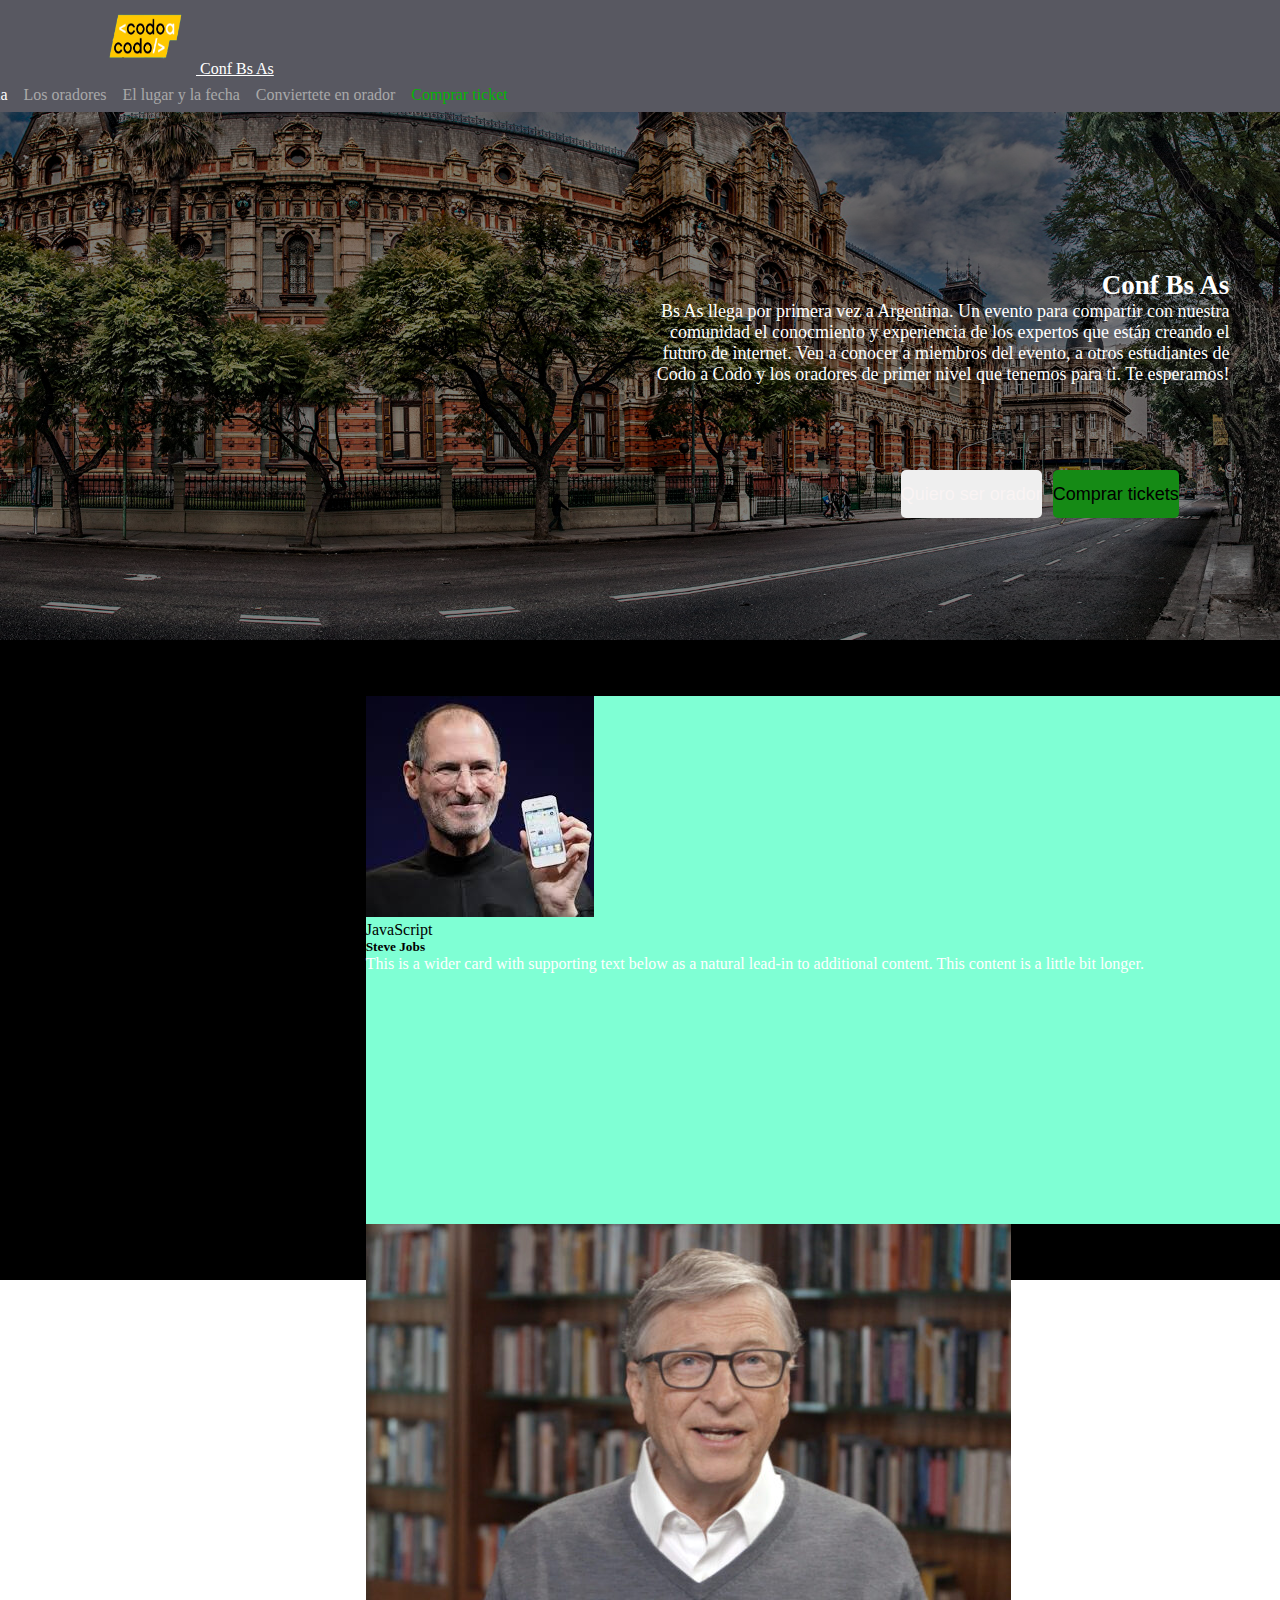
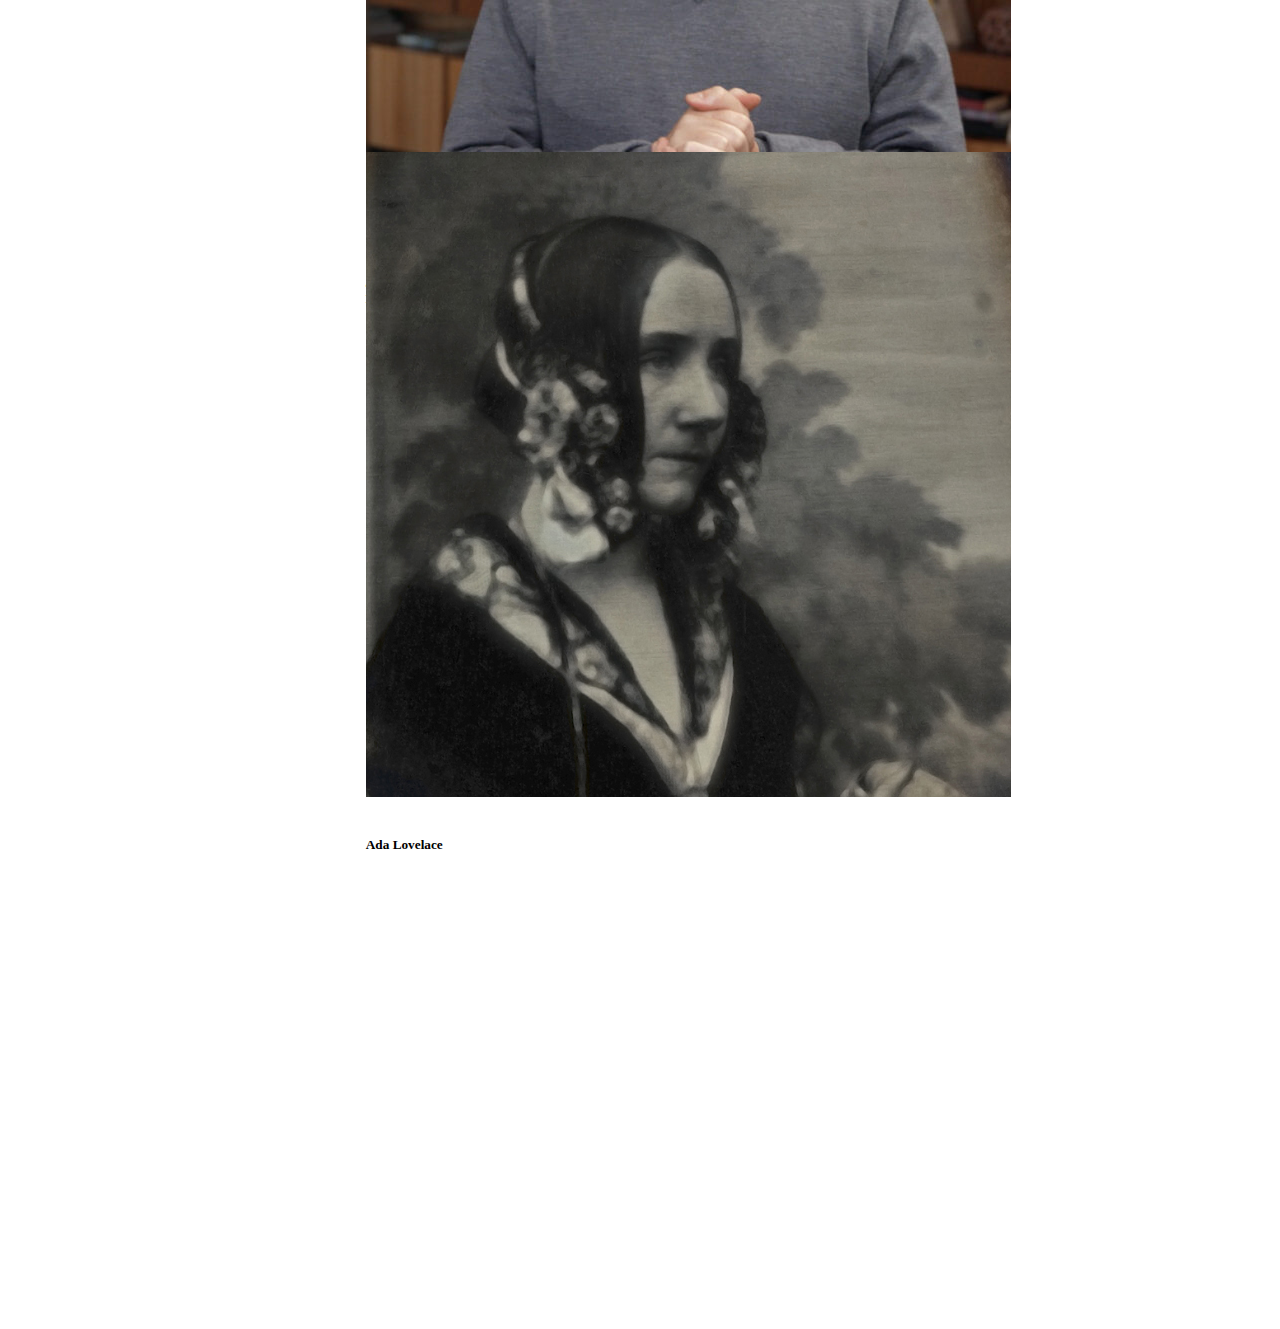
==== index.html @ c1c0dfa1 "Primera ves subiendo a git" ====
<!DOCTYPE html>
<html lang="en">
<head>
    <meta charset="UTF-8">
    <meta http-equiv="X-UA-Compatible" content="IE=edge">
    <meta name="viewport" content="width=device-width, initial-scale=1.0">
    <link href="https://cdn.jsdelivr.net/npm/bootstrap@5.3.0-alpha3/dist/css/bootstrap.min.css" rel="stylesheet" integrity="sha384-KK94CHFLLe+nY2dmCWGMq91rCGa5gtU4mk92HdvYe+M/SXH301p5ILy+dN9+nJOZ" crossorigin="anonymous">
    <link rel="stylesheet" href="stylos.css">
    <title>Codo a Codo</title>
</head>
<body>
    <nav class="navbar bg-body-tertiary">
        <div class="container-fluid">
            <a class="navbar-brand" href="#">
                <img src="/imagenes/codoacodo.png" alt="Logo" width="100" height="74" class="d-inline-block align-text-center">
                Conf Bs As
            </a>
              <ul id="nav">
                <li>
                    <a id="ora" href="#">La conferencia</a>
                </li>
                <li>
                    <a href="">Los oradores</a>
                </li>
                <li>
                    <a href="">El lugar y la fecha</a>
                </li>
                <li>
                    <a href="">Conviertete en orador</a>            
                </li>
                <li>
                    <a id="ticket" href="">Comprar ticket</a>
                </li>
              </ul>
        </div>
    </nav>
    
    <main>
        
        <section>
            <div class="imagen-fondo">
                <div class="texto1">
                <h2>Conf Bs As</h2>
                    <p>Bs As llega por primera vez a Argentina. Un evento para compartir con
                nuestra comunidad el conocmiento y experiencia de los expertos que
                están creando el futuro de internet. Ven a conocer a miembros del
                evento, a otros estudiantes de Codo a Codo y los oradores de primer
                nivel que tenemos para ti. Te esperamos!
                    </p>
                </div>
                <div class="botones">
                    <button type="button" class="btn btn-outline-primary" active>Quiero ser orador</button>
                    <button type="button" class="btn btn-primary" active>Comprar tickets</button>
                    
                </div>
             </div>
        </section>
        <section class="oradores">
            <div>
                <h6>CONOCE A LOS</h6>
                <h2 id="ora2">ORADORES</h2>
            </div>
            <div class="row row-cols-1 row-cols-md-3 g-4">
                <div class="col">
                  <div class="card h-100">
                    <img src="/imagenes/steve.jpg" class="card-img-top" alt="...">
                    <div class="card-body">
                        <p id="eti1">JavaScript</p>
                      <h5 class="card-title">Steve Jobs</h5>
                      <p class="card-text">This is a wider card with supporting text below as a natural lead-in to additional content. This content is a little bit longer.</p>
                    </div>
                    
                  </div>
                </div>
                <div class="col">
                  <div class="card h-100">
                    <img src="/imagenes/bill.jpg" class="card-img-top" alt="...">
                    <div class="card-body">
                        <p id="eti1">JavaScript</p>
                      <h5 class="card-title">Bill Gates</h5>
                      <p class="card-text">This card has supporting text below as a natural lead-in to additional content.</p>
                    </div>
                   
                  </div>
                </div>
                <div class="col">
                  <div class="card h-100">
                    <img src="/imagenes/ada.jpeg" class="card-img-top" alt="...">
                    <div class="card-body">
                        <p id="eti3">Negocios</p> <p id="eti4">Startups</p>
                        <h5 class="card-title">Ada Lovelace</h5>
                      <p class="card-text">This is a wider card with supporting text below as a natural lead-in to additional content. This card has even longer content than the first to show that equal height action.</p>
                    </div>
                   
                  </div>
                </div>
              </div>
        </section>
        <section>

        </section>
        <section>

        </section>
       

        <script src="https://cdn.jsdelivr.net/npm/bootstrap@5.3.0-alpha3/dist/js/bootstrap.bundle.min.js" integrity="sha384-ENjdO4Dr2bkBIFxQpeoTz1HIcje39Wm4jDKdf19U8gI4ddQ3GYNS7NTKfAdVQSZe" crossorigin="anonymous"></script>
    </main>
    <footer>

    </footer>
</body>
</html>
---- stylos.css ----
*{
    margin: 0;
    padding: 0;
    border: 0;
}
.container-fluid{
    background-color: rgb(88, 88, 97);
    padding: 0;
    
}
.bg-body-tertiary{
    padding: 0;
    margin: 0;
    border: 0;
}
#nav{
    padding: 0;
    position: relative;
    right: 6em;
}
dl, ol, ul {
    margin-top: 0;
    margin-bottom: 0;
}


ul{
    list-style: none;
    display: flex;

    
}
ul li{
 
        margin: 0.5em;


}

ul li a:hover{
color: white;
}
ul a{
    text-decoration: none;
    color: darkgray;
}


a.navbar-brand{
    color: white;
    padding: 0;
    margin: 0;
    position: relative;
    left: 6em;

}

#ora{
    color: white;
}

#ticket{
    color:rgb(4, 179, 4);
}

main div{
    width: 100%;
    height: 33em;
}

.imagen-fondo{
  background-image: linear-gradient(rgba(0, 0, 0, 0.5), rgba(0, 0, 0, 0.5)),url(/imagenes/hawaii.jpg);
  background-position: left 80%; 
  background-size: cover;
  background-repeat: no-repeat;
 

}

#ora2{
    color: black;
    text-align: center;
   
}
main section div h6{
    text-align: center;
    position: relative;
}

.texto1{    
   
    color: white;
    width: 32em;
    height: 11em;
    position: relative;
    left: 36.3em;
    top: 8.8em;
    text-align: right;
    text-decoration: solid;
    
    font-size: large;
   
}
.botones{
    position: relative;
    top: 10em;
    left: 56.3em;
    height: 3em;
    width: 25em;    
    display: flex;
}

 
main div h2{
    color: white
}

main div p{
    color: white;
}

.btn-outline-primary{
    color: rgb(250, 244, 244);
  text-decoration: double;
  border-color: white;
  border-radius: 5px;
  font-size: large;
  
}
.btn-primary{
    background-color: rgb(21, 138, 21);
    border: rgb(21, 138, 21);
    position: relative;
    left: 0.6em;
    border-radius: 5px;
    font-size: large;
}

.oradores{
    background-color: black;
    position: relative;
    height: 40em;
    display: flex;
    align-items: center;
    align-content: center;
    
    
}

.row.row-cols-1.row-cols-md-3.g-4{
    background-color: aquamarine;
    position: relative;
    width: 200em;
}

#eti1{
    color: black;
  
}
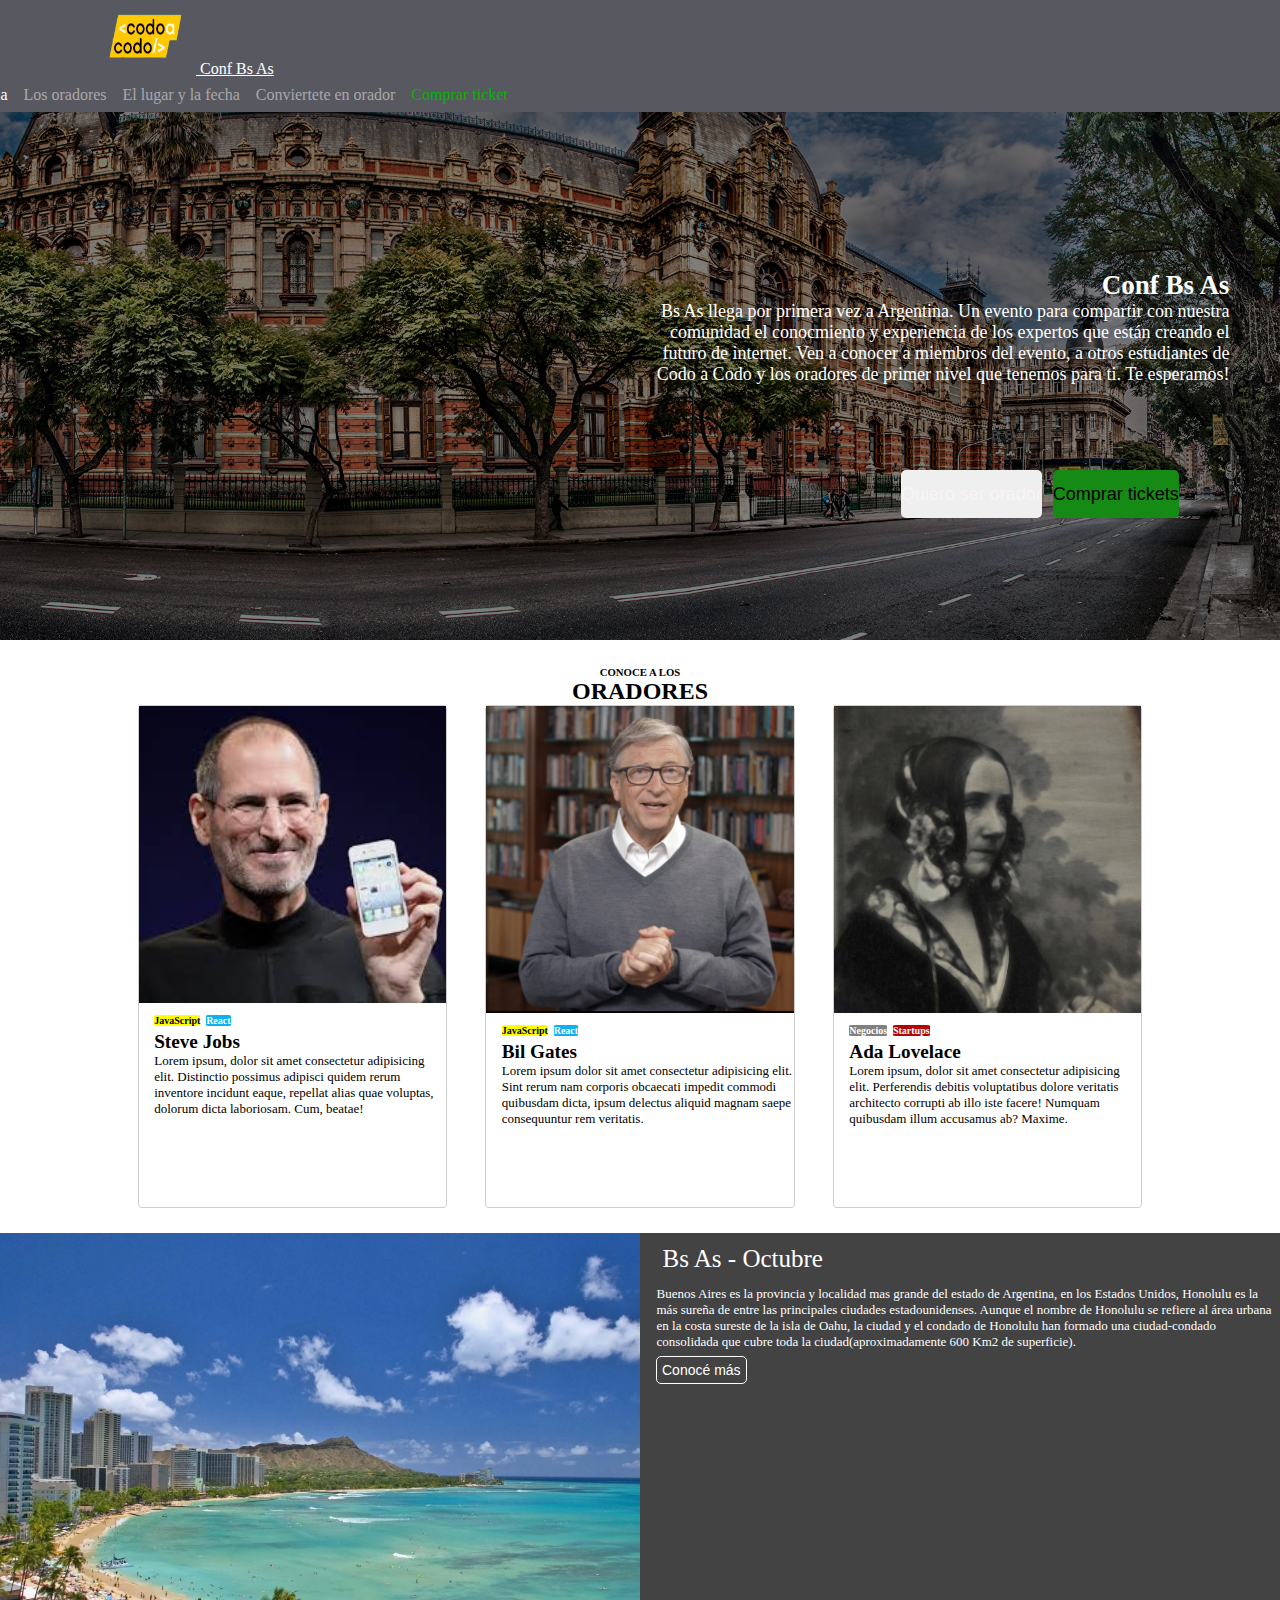
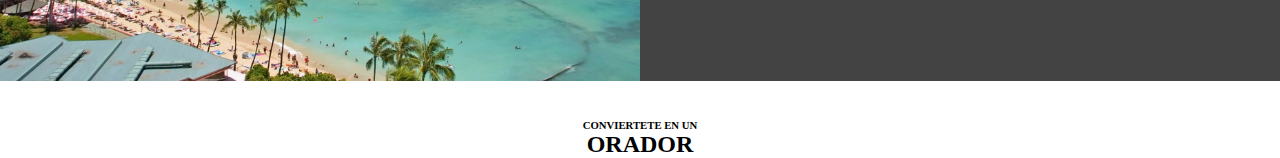
==== commit 43c0f364: "casi todo" ====
--- a/index.html
+++ b/index.html
@@ -55,54 +55,59 @@
                 </div>
              </div>
         </section>
-        <section class="oradores">
-            <div>
-                <h6>CONOCE A LOS</h6>
-                <h2 id="ora2">ORADORES</h2>
+             <h6 id="conoce">CONOCE A LOS</h6>
+             <h2 id="ora2">ORADORES</h2>
+        
+        <section>
+            <div class="flex-container">
+                <div class="flex-item1">
+                    <img class="imagenes10" src="/imagenes/steve.jpg" alt="">
+                    <ul class="j1">
+                        <li class="j2">JavaScript</li>
+                        <li class="r1">React</li>
+                    </ul>
+                   <p class="letras2">Steve Jobs</p>
+                   <p class="lore">Lorem ipsum, dolor sit amet consectetur adipisicing elit. Distinctio possimus adipisci quidem rerum inventore incidunt eaque, repellat alias quae voluptas, dolorum dicta laboriosam. Cum, beatae!</p>
+
+                </div>
+                <div class="flex-item2">
+                    <img class="imagenes10" src="/imagenes/bill.jpg" alt="">
+                    <ul class="j1">
+                        <li class="j2">JavaScript</li>
+                        <li class="r1">React</li>
+                    </ul>
+                    <p class="letras2">Bil Gates</p>
+                    <p class="lore">Lorem ipsum dolor sit amet consectetur adipisicing elit. Sint rerum nam corporis obcaecati impedit commodi quibusdam dicta, ipsum delectus aliquid magnam saepe consequuntur rem veritatis.</p>
+                </div>
+                <div class="flex-item3">
+                    <img class="imagenes10" src="/imagenes/ada.jpeg" alt="">
+                    <ul class="j1">
+                        <li id="j2">Negocios</li>
+                        <li id="r1">Startups</li>
+                    </ul>
+                    <p class="letras2">Ada Lovelace</p>
+                    <p class="lore">Lorem ipsum, dolor sit amet consectetur adipisicing elit. Perferendis debitis voluptatibus dolore veritatis architecto corrupti ab illo iste facere! Numquam quibusdam illum accusamus ab? Maxime.</p>
+                </div>
             </div>
-            <div class="row row-cols-1 row-cols-md-3 g-4">
-                <div class="col">
-                  <div class="card h-100">
-                    <img src="/imagenes/steve.jpg" class="card-img-top" alt="...">
-                    <div class="card-body">
-                        <p id="eti1">JavaScript</p>
-                      <h5 class="card-title">Steve Jobs</h5>
-                      <p class="card-text">This is a wider card with supporting text below as a natural lead-in to additional content. This content is a little bit longer.</p>
-                    </div>
-                    
-                  </div>
-                </div>
-                <div class="col">
-                  <div class="card h-100">
-                    <img src="/imagenes/bill.jpg" class="card-img-top" alt="...">
-                    <div class="card-body">
-                        <p id="eti1">JavaScript</p>
-                      <h5 class="card-title">Bill Gates</h5>
-                      <p class="card-text">This card has supporting text below as a natural lead-in to additional content.</p>
-                    </div>
-                   
-                  </div>
-                </div>
-                <div class="col">
-                  <div class="card h-100">
-                    <img src="/imagenes/ada.jpeg" class="card-img-top" alt="...">
-                    <div class="card-body">
-                        <p id="eti3">Negocios</p> <p id="eti4">Startups</p>
-                        <h5 class="card-title">Ada Lovelace</h5>
-                      <p class="card-text">This is a wider card with supporting text below as a natural lead-in to additional content. This card has even longer content than the first to show that equal height action.</p>
-                    </div>
-                   
-                  </div>
-                </div>
-              </div>
         </section>
         <section>
+            <div class="flex-container2">
+                <div class="item22"></div>
+                <div class="item23">
+                    <ul class="bloque">
+                        <li id="bs">Bs As - Octubre</li>
+                        <li id="t34">Buenos Aires es la provincia y localidad mas grande del estado de Argentina, en los Estados Unidos, Honolulu es la más sureña de entre las principales ciudades estadounidenses. Aunque el nombre de Honolulu se refiere al área urbana en la costa sureste de la isla de Oahu, la ciudad y el condado de Honolulu han formado una ciudad-condado consolidada que cubre toda la ciudad(aproximadamente 600 Km2 de superficie).</li>
+                        <button id="bot">Conocé más</button>
+                        
+                    </ul>
+                </div>
 
+            </div>
         </section>
-        <section>
-
-        </section>
-       
+       <section>
+        <h6 id="conviertete">CONVIERTETE EN UN</h6>
+        <h2 id="ora2">ORADOR</h2>
+       </section>
 
         <script src="https://cdn.jsdelivr.net/npm/bootstrap@5.3.0-alpha3/dist/js/bootstrap.bundle.min.js" integrity="sha384-ENjdO4Dr2bkBIFxQpeoTz1HIcje39Wm4jDKdf19U8gI4ddQ3GYNS7NTKfAdVQSZe" crossorigin="anonymous"></script>
     </main>
--- a/stylos.css
+++ b/stylos.css
@@ -63,17 +63,16 @@
     color:rgb(4, 179, 4);
 }
 
-main div{
-    width: 100%;
-    height: 33em;
-}
+
+
 
 .imagen-fondo{
   background-image: linear-gradient(rgba(0, 0, 0, 0.5), rgba(0, 0, 0, 0.5)),url(/imagenes/hawaii.jpg);
   background-position: left 80%; 
   background-size: cover;
   background-repeat: no-repeat;
- 
+  width: 100%;
+  height: 33em;
 
 }
 
@@ -135,26 +134,161 @@
     border-radius: 5px;
     font-size: large;
 }
-
-.oradores{
+#conoce{
+    margin-top: 2%;
+    text-align: center;
+}
+
+.flex-container{
+    width: 100%;
+    height: 33em;
+    display: flex;
+    justify-content: center;
+}
+
+.flex-item1{
+    width: 24%;
+    height: 95%;
+    border: 1px solid rgb(207, 205, 205);
+    margin-right: 3%;
+    border-radius: 1%;
+    
+}
+
+.imagenes10{
+    width: 100%;
+}
+
+.flex-item2{
+    width: 24%;
+    height: 95%;
+    border: 1px solid rgb(207,205,205);
+    margin-right: 3%;
+    border-radius: 1%;
+}
+
+.flex-item3{
+    width: 24%;
+    height: 95%;
+    border: 1px solid rgb(207,205,205);
+    border-radius: 1%;
+}
+
+.j1{
+    padding-left: 5%;
+   
+}
+.j2{
+    margin: 8px.0px.8px.0px;
+    background-color: yellow;
+    border-radius: 10%;
+    font-size:x-small;
+    height: fit-content;
+    font-weight: bold;
+    color: black;
+}
+
+.r1{
+    background-color:rgb(11, 177, 243);
+    border-radius: 10%;
+    font-size:x-small;
+    height: fit-content;
+    font-weight: bold;
+    color: white;
+    margin-left: 2%;
+    margin-top: 8px;
+    border-radius: 10%;
+}
+
+#j2{
+    margin: 8px.0px.8px.0px;
+    background-color: gray;
+    border-radius: 10%;
+    font-size:x-small;
+    height: fit-content;
+    font-weight: bold;
+    color: white;
+}
+#r1{
+    background-color:rgb(182, 4, 4);
+    border-radius: 10%;
+    font-size:x-small;
+    height: fit-content;
+    font-weight: bold;
+    color: white;
+    margin-left: 2%;
+    margin-top: 8px;
+    border-radius: 10%;
+}
+
+.letras2{
+    margin: 0%;
+    padding-left: 5%;
+    font-size:larger;
+    color: black;
+    font-weight: bold;
+
+
+}
+
+.lore{
+    padding-left: 5%;
+    font-size:small;
+    color: black;
+}
+
+.flex-container2{
+    width: 100%;
+    height: 28em;
+    display: flex;
+    justify-content: center;
     background-color: black;
-    position: relative;
-    height: 40em;
-    display: flex;
-    align-items: center;
-    align-content: center;
-    
-    
-}
-
-.row.row-cols-1.row-cols-md-3.g-4{
-    background-color: aquamarine;
-    position: relative;
-    width: 200em;
-}
-
-#eti1{
-    color: black;
-  
-}
-
+}
+
+#conviertete{
+    margin-top: 3%;
+    text-align: center;
+}
+
+.item22{
+    width: 50%;
+    height: 100%;
+    background-image: url(/imagenes/honolulu.jpg);
+    background-size: cover;
+}
+.item23{
+    width: 50%;
+    height: 100%;
+    background-color: rgb(68, 67, 67);
+   
+    
+   
+}
+
+.bloque{
+    display: block;
+    color: white;
+    padding-left: 10px;
+}
+
+#bs{
+    font-size: 25px;
+    font-weight: 400;
+}
+
+#t34{   
+    font-size: small;
+}
+
+#bot{
+background-color: rgb(68, 67, 67);
+color: white;
+border: 1px solid white;
+border-radius: 5px;
+padding: 5px;
+font-size: 14px;
+margin-left: 6px;
+}
+
+
+
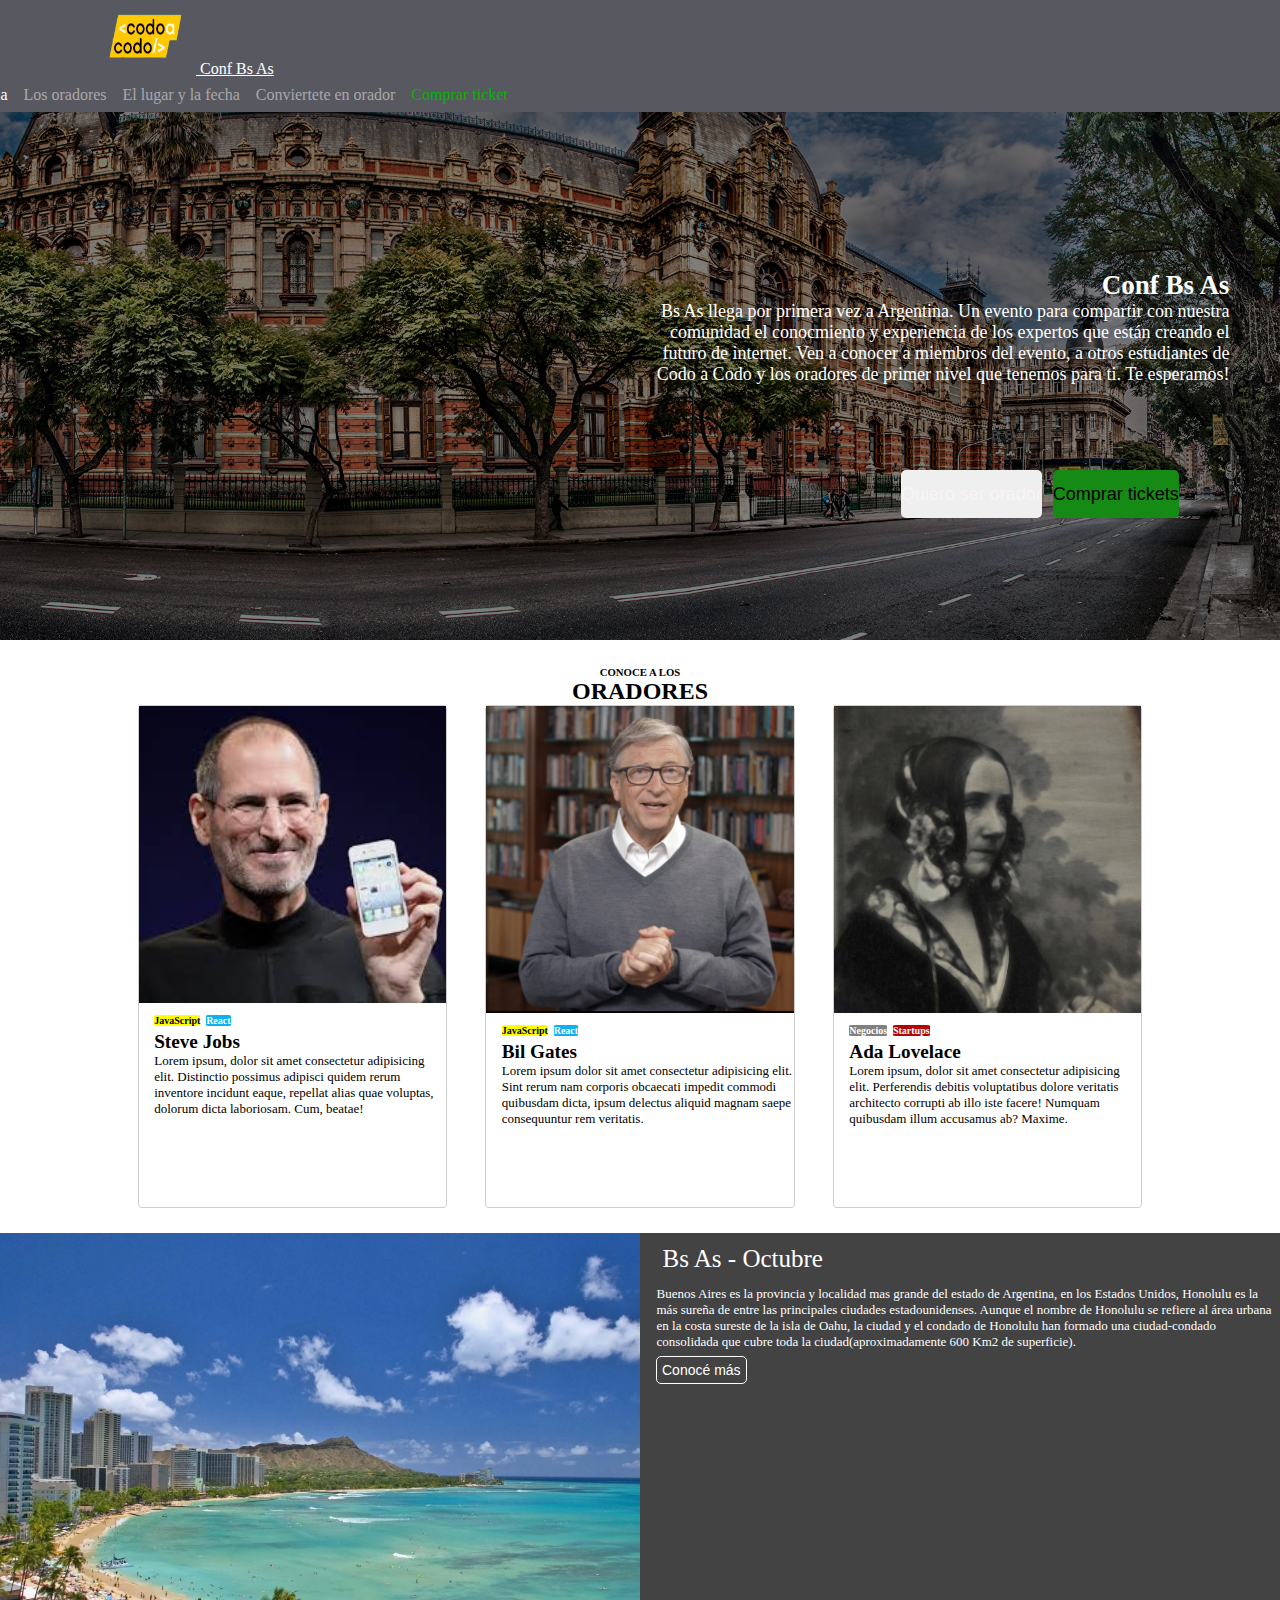
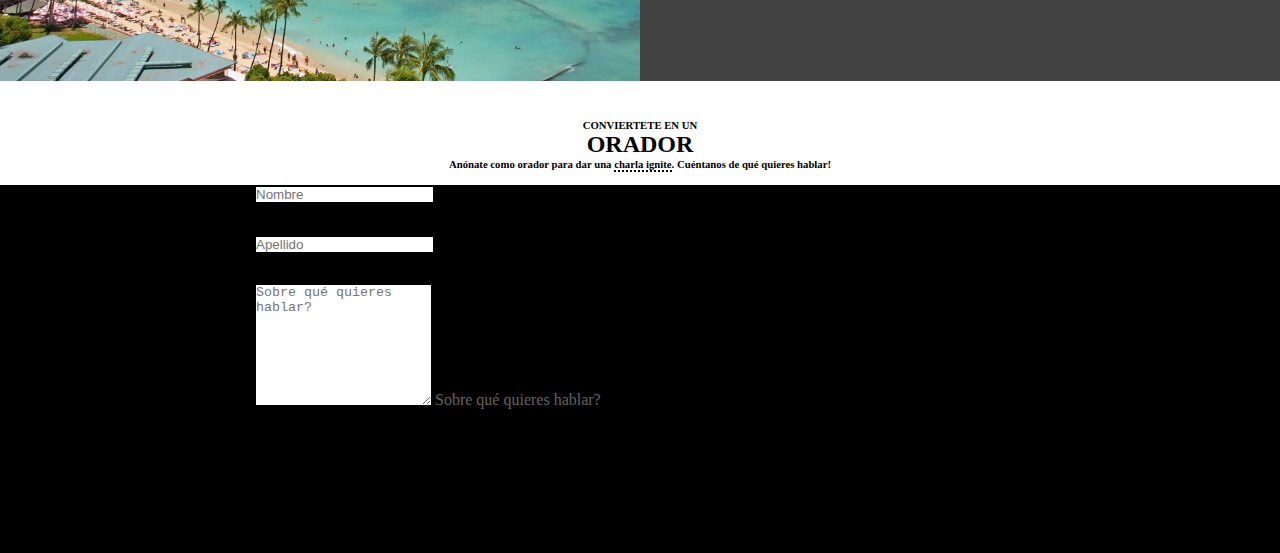
==== commit 3d43e99c: "falta menos" ====
--- a/index.html
+++ b/index.html
@@ -107,7 +107,24 @@
        <section>
         <h6 id="conviertete">CONVIERTETE EN UN</h6>
         <h2 id="ora2">ORADOR</h2>
+        <h6 id="cuentanos">Anónate como orador para dar una <span id="estil">charla ignite</span>. Cuéntanos de qué quieres hablar!</h6>
        </section>
+       <section class="form">
+        <div class="row">
+            <div class="col">
+              <input type="text" class="form-control" placeholder="Nombre" aria-label="First name">
+            </div>
+            <div class="col">
+              <input type="text" class="form-control" placeholder="Apellido" aria-label="Last name">
+            </div>
+            <div class="form-floating">
+                <textarea class="form-control" placeholder="Sobre qué quieres hablar?" id="floatingTextarea2" style="height: 120px"></textarea>
+                <label id="la" for="floatingTextarea2">Sobre qué quieres hablar?</label>
+            </div>
+        </div>
+       
+       </section>
+
 
         <script src="https://cdn.jsdelivr.net/npm/bootstrap@5.3.0-alpha3/dist/js/bootstrap.bundle.min.js" integrity="sha384-ENjdO4Dr2bkBIFxQpeoTz1HIcje39Wm4jDKdf19U8gI4ddQ3GYNS7NTKfAdVQSZe" crossorigin="anonymous"></script>
     </main>
--- a/stylos.css
+++ b/stylos.css
@@ -62,10 +62,6 @@
 #ticket{
     color:rgb(4, 179, 4);
 }
-
-
-
-
 .imagen-fondo{
   background-image: linear-gradient(rgba(0, 0, 0, 0.5), rgba(0, 0, 0, 0.5)),url(/imagenes/hawaii.jpg);
   background-position: left 80%; 
@@ -290,5 +286,37 @@
 margin-left: 6px;
 }
 
-
-
+#cuentanos{
+    text-align: center;
+    margin-bottom: 15px;
+    
+}
+#estil{
+    text-decoration: none;
+    border-bottom: 2px dotted black;
+}
+
+.form{
+    background-color: black;
+    width: 100%;
+    height: 23em;
+    display: flex;
+    justify-content: center;
+   
+}
+
+.row{
+width: 60%;
+}
+
+.col{
+height: 50px;
+}
+
+.form-floating{
+   bottom: 95px;
+}
+#la{
+    left: 5px;
+    color: rgb(102, 99, 99);
+}
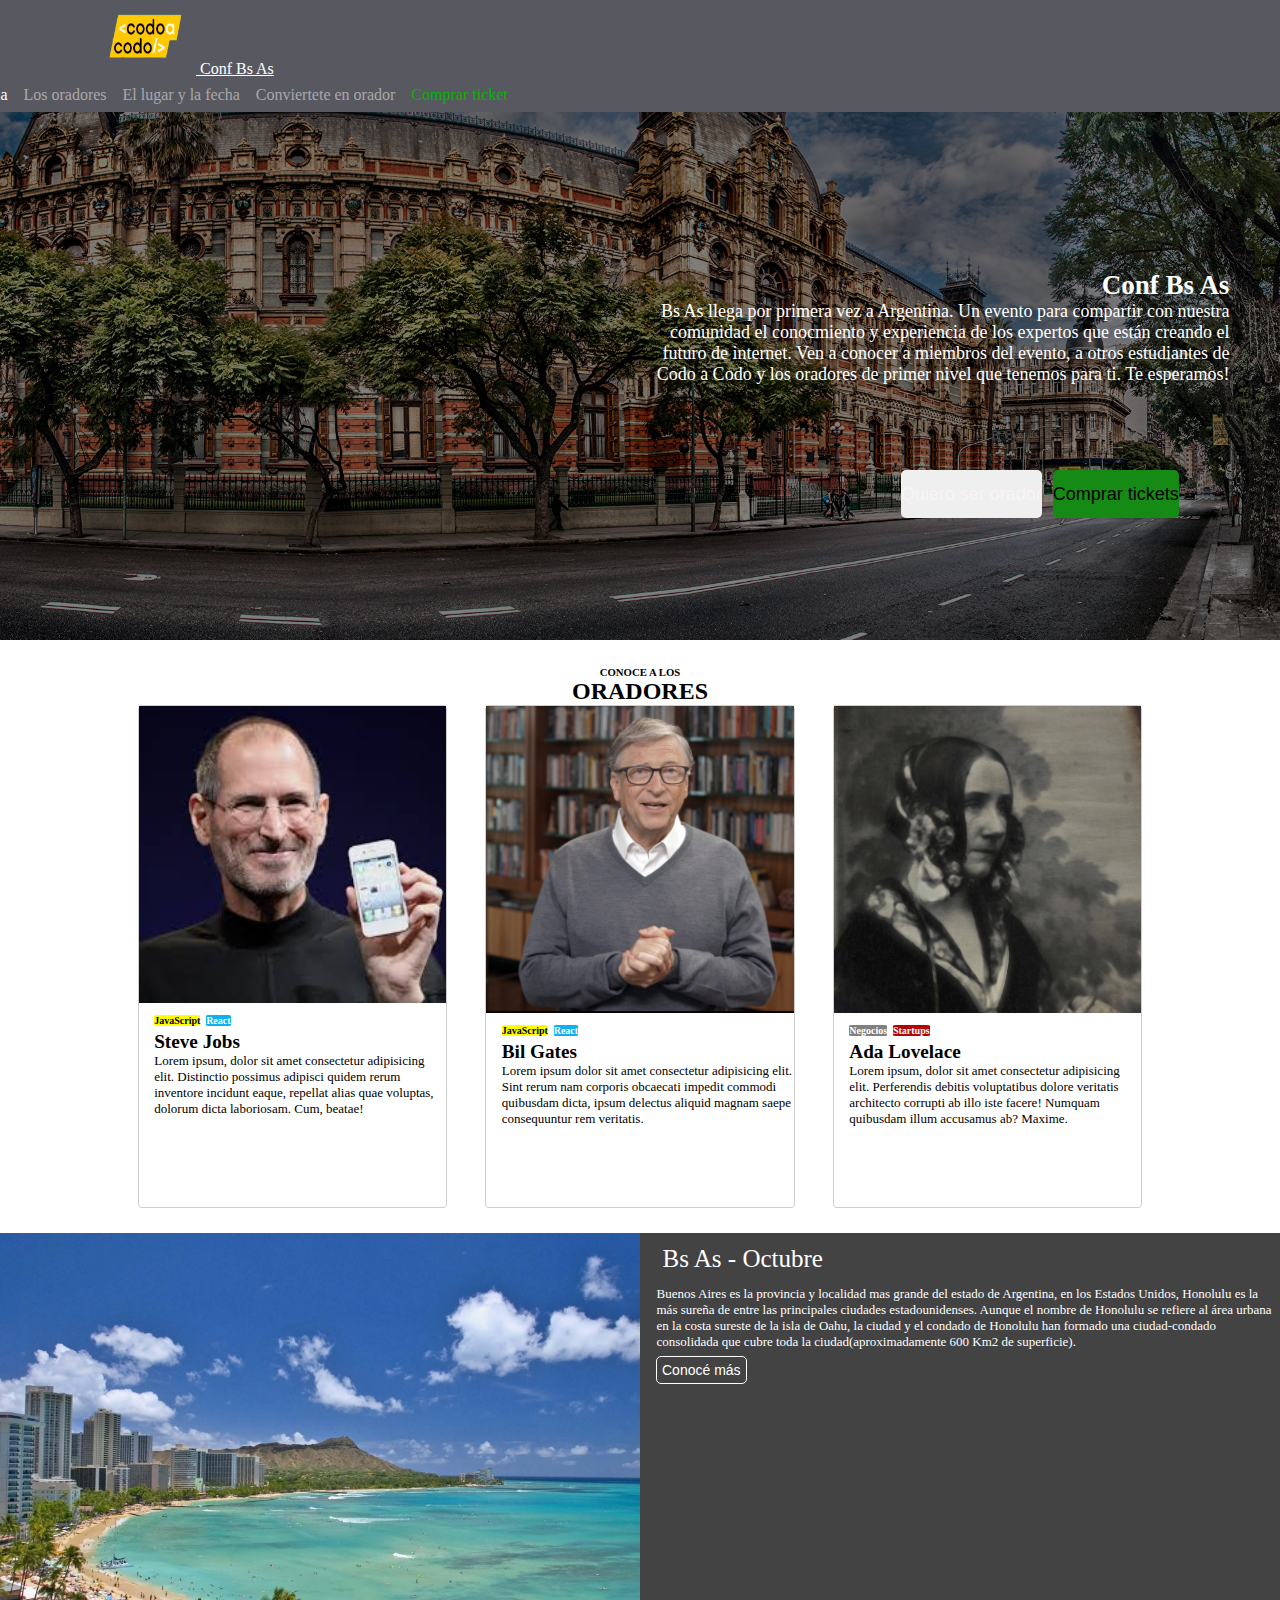
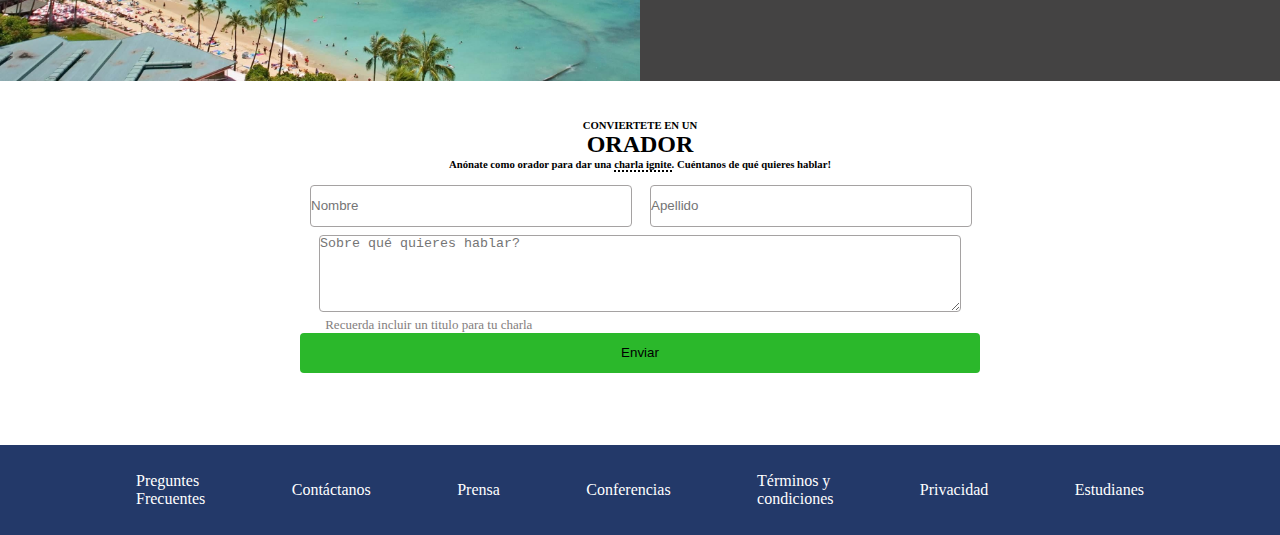
==== commit 04aef15e: "Finalizado" ====
--- a/index.html
+++ b/index.html
@@ -109,27 +109,45 @@
         <h2 id="ora2">ORADOR</h2>
         <h6 id="cuentanos">Anónate como orador para dar una <span id="estil">charla ignite</span>. Cuéntanos de qué quieres hablar!</h6>
        </section>
-       <section class="form">
-        <div class="row">
-            <div class="col">
-              <input type="text" class="form-control" placeholder="Nombre" aria-label="First name">
-            </div>
-            <div class="col">
-              <input type="text" class="form-control" placeholder="Apellido" aria-label="Last name">
-            </div>
-            <div class="form-floating">
-                <textarea class="form-control" placeholder="Sobre qué quieres hablar?" id="floatingTextarea2" style="height: 120px"></textarea>
-                <label id="la" for="floatingTextarea2">Sobre qué quieres hablar?</label>
-            </div>
-        </div>
-       
-       </section>
-
+       <section class="formulario-10">
+            <div class="form-contenedor">
+                <div class="datos">
+                    <div class="nombre">
+                        <input type="hola" class="inombre" placeholder="Nombre">
+                    </div>
+                    <div class="apellido">
+                        <input type="text" class="iapellido" placeholder="Apellido">
+                    </div>
+                </div>
+                <div class="area">
+                    <textarea class="tarea" name="" placeholder="Sobre qué quieres hablar?" id="" cols="50" rows="5"></textarea>
+                </div>
+                <div class="form-parra">
+                    <p id="parrafo-formulario">Recuerda incluir un titulo para tu charla</p>
+                </div>
+                <div class="for-bot">
+                    <button class="botoncito">Enviar</button>
+                </div>
+            <div>
+        </section>
+    
 
         <script src="https://cdn.jsdelivr.net/npm/bootstrap@5.3.0-alpha3/dist/js/bootstrap.bundle.min.js" integrity="sha384-ENjdO4Dr2bkBIFxQpeoTz1HIcje39Wm4jDKdf19U8gI4ddQ3GYNS7NTKfAdVQSZe" crossorigin="anonymous"></script>
     </main>
     <footer>
-
+        <div class="site-footer">
+            <nav class="footer-nav">
+                <ul class="footer-ul">
+                    <li>Preguntes <br> Frecuentes</li>
+                    <li>Contáctanos</li>
+                    <li>Prensa</li>
+                    <li>Conferencias</li>
+                    <li>Términos y <br>condiciones</li>
+                    <li>Privacidad</li>
+                    <li>Estudianes</li>
+                </ul>
+            </nav>
+        </div>
     </footer>
 </body>
 </html>--- a/stylos.css
+++ b/stylos.css
@@ -296,27 +296,99 @@
     border-bottom: 2px dotted black;
 }
 
-.form{
-    background-color: black;
-    width: 100%;
-    height: 23em;
-    display: flex;
-    justify-content: center;
-   
-}
-
-.row{
-width: 60%;
-}
-
-.col{
-height: 50px;
-}
-
-.form-floating{
-   bottom: 95px;
-}
-#la{
-    left: 5px;
-    color: rgb(102, 99, 99);
-}
+.form-contenedor{
+    display: flex;
+    width: 100%;
+    height: 20em;
+    flex-direction: column;    
+}
+
+.datos{
+    display: flex;
+    justify-content: center;
+    width: 100%;
+    height: 40px;
+    padding-bottom: 10px;
+}
+.nombre{
+    width: 25%;
+    padding-right: 10px;   
+}
+.apellido{
+    width: 25%;
+    padding-left: 10px;
+    
+}
+.inombre{
+    width: 100%;
+    border: 1px solid rgb(165, 162, 162);
+    border-radius: 4px;
+    height: 100%;
+    
+}
+.iapellido{
+    border: 1px solid rgb(165, 162, 162);
+    border-radius: 4px;
+    width: 100%;
+    height: 100%;
+    
+}
+.area{
+    width: 100%;
+    display: flex;
+    justify-content: center;
+    
+}
+.tarea{
+    border: 1px solid rgb(165, 162, 162);
+    border-radius: 4px;
+    width: 50%;
+}
+.form-parra{
+    width: 67%;
+    display: flex;  
+    justify-content: center;
+    padding-top: 5px;
+
+    
+}
+#parrafo-formulario{
+    color: rgb(131, 126, 126);
+    font-size: small;
+   
+}
+.for-bot{
+    justify-content: center;
+    display: flex;
+    height: 40px;
+}
+
+.botoncito{
+    border-radius: 4px;
+    width: 680px;
+    background-color: rgb(43, 184, 43);
+}
+.site-footer{
+    background-color: rgb(35, 57, 105);
+    width: 100%;
+    height: 90px;
+    
+    display: flex;
+}
+.footer-nav{
+    width: 100%;
+    justify-content: center;
+    display: flex;
+    align-items: center;
+}
+.footer-ul{
+    width: 80%;
+    color: white;
+    display: flex;
+    align-items: center;
+    justify-content: space-between;
+}
+
+.formulario-10{
+height: 260px;
+}